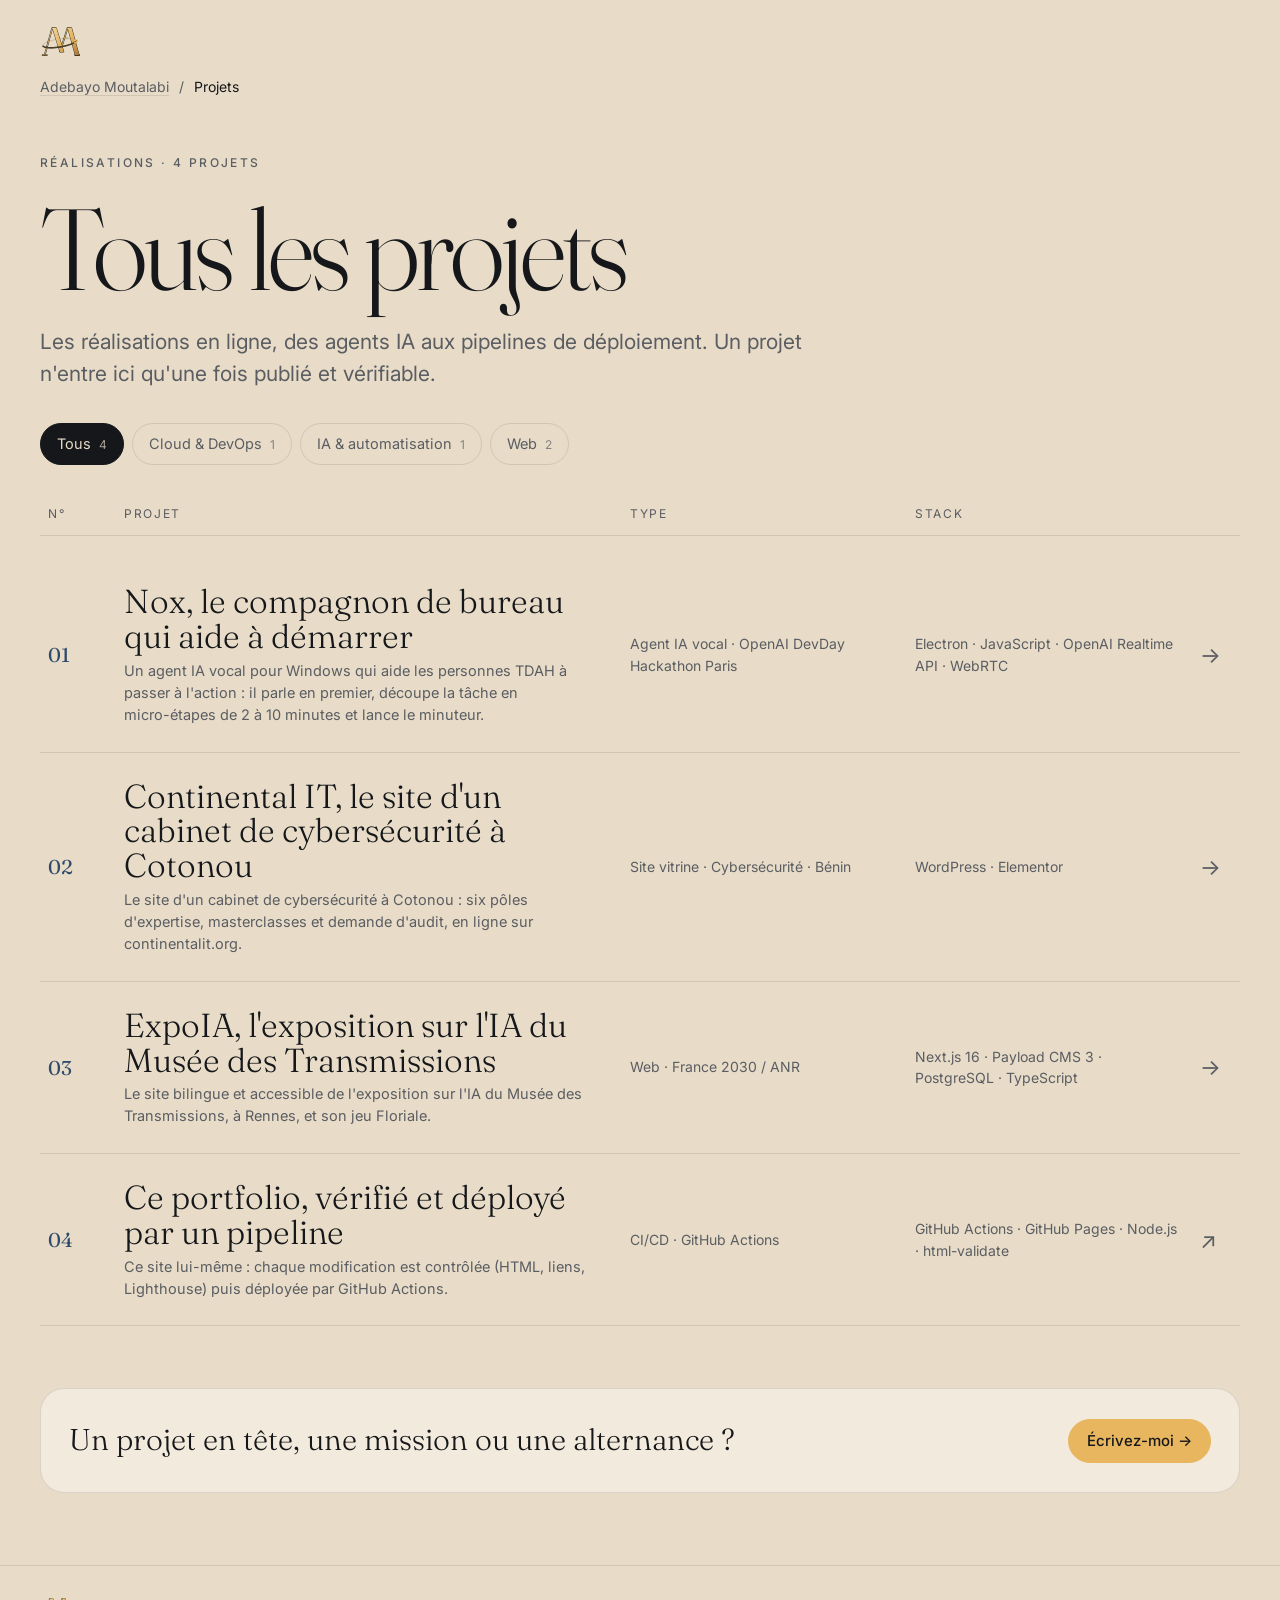
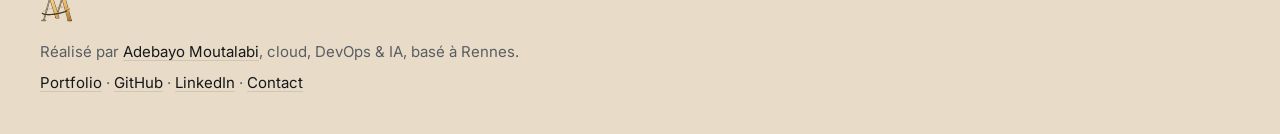
==== projets/index.html @ 0e38ece7 "v3.1 : Atom de retour, compétences et réalisations redessinées, page Tous les projets - Mascotte Ato" ====
<!doctype html>
<html lang="fr">
<head>
<meta charset="utf-8">
<meta name="viewport" content="width=device-width, initial-scale=1, viewport-fit=cover">
<!-- Page générée par scripts/generer.js à partir de js/data/projets.js : ne pas modifier à la main. -->
<title>Tous les projets · Adebayo Moutalabi</title>
<meta name="description" content="Tous les projets d'Adebayo Moutalabi : agents IA, sites web, pipelines CI/CD. Chaque fiche renvoie au résultat en ligne.">
<meta name="author" content="Adebayo Moutalabi">
<meta name="theme-color" content="#0d0e10">
<link rel="canonical" href="https://adebayo-moutalabi.github.io/projets/">
<link rel="icon" href="../assets/favicon.svg" type="image/svg+xml">
<link rel="icon" href="../favicon.ico" sizes="32x32">
<link rel="apple-touch-icon" href="../assets/icones/apple-touch-icon.png">
<link rel="manifest" href="../site.webmanifest">
<meta property="og:type" content="website">
<meta property="og:locale" content="fr_FR">
<meta property="og:site_name" content="Adebayo Moutalabi">
<meta property="og:url" content="https://adebayo-moutalabi.github.io/projets/">
<meta property="og:title" content="Tous les projets · Adebayo Moutalabi">
<meta property="og:description" content="Tous les projets d'Adebayo Moutalabi : agents IA, sites web, pipelines CI/CD. Chaque fiche renvoie au résultat en ligne.">
<meta property="og:image" content="https://adebayo-moutalabi.github.io/assets/partage.png">
<meta property="og:image:width" content="1200">
<meta property="og:image:height" content="630">
<meta property="og:image:alt" content="Adebayo Moutalabi, Cloud, DevOps &amp; IA">
<meta name="twitter:card" content="summary_large_image">
<script type="application/ld+json">
{
  "@context": "https://schema.org",
  "@graph": [
    {
      "@type": "CollectionPage",
      "@id": "https://adebayo-moutalabi.github.io/projets/",
      "url": "https://adebayo-moutalabi.github.io/projets/",
      "name": "Tous les projets · Adebayo Moutalabi",
      "description": "Tous les projets d'Adebayo Moutalabi : agents IA, sites web, pipelines CI/CD. Chaque fiche renvoie au résultat en ligne.",
      "inLanguage": "fr",
      "isPartOf": {
        "@id": "https://adebayo-moutalabi.github.io/#page"
      },
      "author": {
        "@id": "https://adebayo-moutalabi.github.io/#personne"
      },
      "breadcrumb": {
        "@type": "BreadcrumbList",
        "itemListElement": [
          {
            "@type": "ListItem",
            "position": 1,
            "name": "Adebayo Moutalabi",
            "item": "https://adebayo-moutalabi.github.io/"
          },
          {
            "@type": "ListItem",
            "position": 2,
            "name": "Projets",
            "item": "https://adebayo-moutalabi.github.io/projets/"
          }
        ]
      },
      "mainEntity": {
        "@type": "ItemList",
        "itemListElement": [
          {
            "@type": "ListItem",
            "position": 1,
            "name": "Nox, le compagnon de bureau qui aide à démarrer",
            "url": "https://adebayo-moutalabi.github.io/projets/nox/"
          },
          {
            "@type": "ListItem",
            "position": 2,
            "name": "Continental IT, le site d'un cabinet de cybersécurité à Cotonou",
            "url": "https://adebayo-moutalabi.github.io/projets/continental-it/"
          },
          {
            "@type": "ListItem",
            "position": 3,
            "name": "ExpoIA, l'exposition sur l'IA du Musée des Transmissions",
            "url": "https://adebayo-moutalabi.github.io/projets/expoia/"
          },
          {
            "@type": "ListItem",
            "position": 4,
            "name": "Ce portfolio, vérifié et déployé par un pipeline",
            "url": "https://github.com/adebayo-moutalabi/adebayo-moutalabi.github.io"
          }
        ]
      }
    },
    {
      "@type": "Person",
      "@id": "https://adebayo-moutalabi.github.io/#personne",
      "name": "Adebayo Moutalabi",
      "jobTitle": "Cloud, DevOps & IA",
      "url": "https://adebayo-moutalabi.github.io/",
      "sameAs": [
        "https://github.com/adebayo-moutalabi",
        "https://www.linkedin.com/in/adebayo-moutalabi/"
      ]
    }
  ]
}
</script>
<link rel="preconnect" href="https://fonts.googleapis.com">
<link rel="preconnect" href="https://fonts.gstatic.com" crossorigin>
<link rel="stylesheet" href="https://fonts.googleapis.com/css2?family=Fraunces:ital,opsz,wght@0,9..144,200..700;1,9..144,200..700&family=Inter:wght@400;500;600&display=swap">
<link rel="stylesheet" href="../css/base.css">
<link rel="stylesheet" href="../css/page.css">
</head>
<body class="page-projet">
<a class="skip" href="#contenu">Aller au contenu</a>
<header class="pp-top gut">
  <div class="wrap pp-marque"><a class="pp-logo" href="../"><span class="logo"><img class="l-sombre" src="../assets/logo/logo-am.svg" alt="Adebayo Moutalabi" width="40" height="40"><img class="l-clair" src="../assets/logo/logo-am-clair.svg" alt="Adebayo Moutalabi" width="40" height="40"></span></a></div>
  <nav class="wrap pp-nav" aria-label="Fil d'Ariane">
    <a href="../">Adebayo Moutalabi</a><span aria-hidden="true">/</span><span aria-current="page">Projets</span>
  </nav>
</header>
<main id="contenu" class="gut">
  <div class="wrap pc">
    <span class="caps">Réalisations · 4 projets</span>
    <h1>Tous les projets</h1>
    <p class="pp-lead">Les réalisations en ligne, des agents IA aux pipelines de déploiement. Un projet n'entre ici qu'une fois publié et vérifiable.</p>
    <div class="pc-filtres" role="group" aria-label="Filtrer les projets"><button type="button" data-f="all" aria-pressed="true">Tous <span>4</span></button><button type="button" data-f="cloud" aria-pressed="false">Cloud &amp; DevOps <span>1</span></button><button type="button" data-f="ia" aria-pressed="false">IA &amp; automatisation <span>1</span></button><button type="button" data-f="web" aria-pressed="false">Web <span>2</span></button></div>
    <div class="pc-tete" aria-hidden="true"><span>N°</span><span>Projet</span><span>Type</span><span>Stack</span></div>
    <ol class="pc-liste">
<li class="pc-l" data-c="ia"><a href="../projets/nox/"><span class="pc-no">01</span><span class="pc-t"><b>Nox, le compagnon de bureau qui aide à démarrer</b><small>Un agent IA vocal pour Windows qui aide les personnes TDAH à passer à l'action : il parle en premier, découpe la tâche en micro-étapes de 2 à 10 minutes et lance le minuteur.</small></span><span class="pc-type">Agent IA vocal · OpenAI DevDay Hackathon Paris</span><span class="pc-stack">Electron · JavaScript · OpenAI Realtime API · WebRTC</span><span class="pc-go" aria-hidden="true">→</span></a><img class="pc-apercu" src="../assets/projets/nox-tableau-de-bord.webp" alt="" loading="lazy" width="1200" height="678"></li>
<li class="pc-l" data-c="web"><a href="../projets/continental-it/"><span class="pc-no">02</span><span class="pc-t"><b>Continental IT, le site d'un cabinet de cybersécurité à Cotonou</b><small>Le site d'un cabinet de cybersécurité à Cotonou : six pôles d'expertise, masterclasses et demande d'audit, en ligne sur continentalit.org.</small></span><span class="pc-type">Site vitrine · Cybersécurité · Bénin</span><span class="pc-stack">WordPress · Elementor</span><span class="pc-go" aria-hidden="true">→</span></a><img class="pc-apercu" src="../assets/projets/continental-it-accueil.webp" alt="" loading="lazy" width="1200" height="750"></li>
<li class="pc-l" data-c="web"><a href="../projets/expoia/"><span class="pc-no">03</span><span class="pc-t"><b>ExpoIA, l'exposition sur l'IA du Musée des Transmissions</b><small>Le site bilingue et accessible de l'exposition sur l'IA du Musée des Transmissions, à Rennes, et son jeu Floriale.</small></span><span class="pc-type">Web · France 2030 / ANR</span><span class="pc-stack">Next.js 16 · Payload CMS 3 · PostgreSQL · TypeScript</span><span class="pc-go" aria-hidden="true">→</span></a><img class="pc-apercu" src="../assets/projets/expoia-accueil.webp" alt="" loading="lazy" width="1200" height="750"></li>
<li class="pc-l" data-c="cloud"><a href="https://github.com/adebayo-moutalabi/adebayo-moutalabi.github.io" target="_blank" rel="noopener"><span class="pc-no">04</span><span class="pc-t"><b>Ce portfolio, vérifié et déployé par un pipeline</b><small>Ce site lui-même : chaque modification est contrôlée (HTML, liens, Lighthouse) puis déployée par GitHub Actions.</small></span><span class="pc-type">CI/CD · GitHub Actions</span><span class="pc-stack">GitHub Actions · GitHub Pages · Node.js · html-validate</span><span class="pc-go" aria-hidden="true">↗</span></a></li>
    </ol>
    <aside class="pc-fin">
      <p>Un projet en tête, une mission ou une alternance ?</p>
      <a class="pp-btn or" href="../#contact">Écrivez-moi →</a>
    </aside>
  </div>
</main>
<footer class="gut pp-pied">
  <div class="wrap">
    <a class="pp-logo" href="../"><span class="logo"><img class="l-sombre" src="../assets/logo/logo-am.svg" alt="Adebayo Moutalabi" width="32" height="32"><img class="l-clair" src="../assets/logo/logo-am-clair.svg" alt="Adebayo Moutalabi" width="32" height="32"></span></a>
    <p>Réalisé par <a href="../">Adebayo Moutalabi</a>, cloud, DevOps &amp; IA, basé à Rennes.</p>
    <p><a href="../">Portfolio</a> · <a href="https://github.com/adebayo-moutalabi" rel="me">GitHub</a> · <a href="https://www.linkedin.com/in/adebayo-moutalabi/" rel="me">LinkedIn</a> · <a href="../#contact">Contact</a></p>
  </div>
</footer>
<script src="../js/catalogue.js" defer></script>
</body>
</html>
---- css/base.css ----
/* Fichiers CSS du site : base.css (couleurs & base) · labo-projets.css · contact-dock.css · parcours-competences.css · mascotte.css
   Les couleurs se changent UNIQUEMENT dans les blocs :root au début de base.css. */
/* Layout : ouverture « lentille » épinglée, choix du parcours de visite, labo de démos manipulables, projets en grille + fiche détaillée, parcours dépliable, dock façon macOS (barre d'onglets sur mobile). */
:root {
  --ground: #0d0e10; --surface: #16181c; --surface-2: #1e2126; --raise: #23272d;
  --ink: #f4f1ec; --ink-muted: #a8a49c; --ink-faint: #55575b;
  --gold: #e8b65f; --accent-ink: #e8b65f; --on-gold: #15171a; --sand: #e6cfa8; --line-art: #e6cfa8;
  --blue: #7fb2e5; --ok: #3fd18f;
  --hair: rgba(244, 241, 236, .09); --glass: rgba(22, 24, 28, .72); --halo: rgba(230, 207, 168, .1); --shadow: rgba(0, 0, 0, .45);
  --display: "Fraunces", Georgia, "Times New Roman", serif;
  --body: "Inter", -apple-system, BlinkMacSystemFont, "Segoe UI", system-ui, sans-serif;
  --ease: cubic-bezier(.22, 1, .36, 1);
  --gl: max(20px, env(safe-area-inset-left, 0px)); --gr: max(20px, env(safe-area-inset-right, 0px));
  --sb: env(safe-area-inset-bottom, 0px);
  color-scheme: dark;
}
@media (prefers-color-scheme: light) { :root:not([data-theme="dark"]) {
  --ground: #e8dcc8; --surface: #f2eadc; --surface-2: #f7f1e6; --raise: #fbf8f2;
  --ink: #15171a; --ink-muted: #5a5d62; --ink-faint: #b5a990; --accent-ink: #2f4a6b; --line-art: #a88a5a; --blue: #2f6fb0; --ok: #1e8a57;
  --hair: rgba(21, 23, 26, .11); --glass: rgba(242, 234, 220, .74); --halo: rgba(232, 182, 95, .2); --shadow: rgba(21, 23, 26, .16); color-scheme: light; } }
:root[data-theme="light"] {
  --ground: #e8dcc8; --surface: #f2eadc; --surface-2: #f7f1e6; --raise: #fbf8f2;
  --ink: #15171a; --ink-muted: #5a5d62; --ink-faint: #b5a990; --accent-ink: #2f4a6b; --line-art: #a88a5a; --blue: #2f6fb0; --ok: #1e8a57;
  --hair: rgba(21, 23, 26, .11); --glass: rgba(242, 234, 220, .74); --halo: rgba(232, 182, 95, .2); --shadow: rgba(21, 23, 26, .16); color-scheme: light; }

* { box-sizing: border-box; }
[hidden] { display: none !important; }
html { scroll-behavior: smooth; scroll-padding-top: 20px; }
/* les sections s'arrêtent sous la barre de progression (fixe en haut, ~74 px) : plus de titre caché dessous */
main > section[id] { scroll-margin-top: 84px; }
main > section#intro { scroll-margin-top: 0; }
body { margin: 0; background: var(--ground); color: var(--ink); font: 400 17px/1.55 var(--body); -webkit-font-smoothing: antialiased; overflow-x: clip; padding-bottom: calc(96px + var(--sb)); }
body::before { content: ""; position: fixed; inset: 0 0 auto; height: env(safe-area-inset-top, 0px); z-index: 80; background: var(--ground); }
a { color: inherit; text-decoration: none; }
button { font: inherit; color: inherit; }
h1, h2, h3, h4 { font-family: var(--display); font-weight: 400; margin: 0; letter-spacing: -.02em; text-wrap: balance; }
p { margin: 0; }
:focus-visible { outline: 2px solid var(--gold); outline-offset: 3px; border-radius: 8px; }
.gut { padding-left: var(--gl); padding-right: var(--gr); }
.wrap { max-width: 1200px; margin: 0 auto; }
.caps { font-size: 12px; letter-spacing: .2em; text-transform: uppercase; font-weight: 500; color: var(--ink-muted); }
.it { font-style: italic; color: var(--accent-ink); }
.sr { position: absolute; width: 1px; height: 1px; overflow: hidden; clip: rect(0 0 0 0); white-space: nowrap; }
/* Lien « Aller au contenu » : invisible, apparaît au clavier (touche Tab) */
.skip { position: fixed; z-index: 300; left: 16px; top: -60px; padding: 10px 16px; border-radius: 999px; background: var(--gold); color: var(--on-gold); font-weight: 600; }
.skip:focus-visible { top: 16px; }
/* Logo : la variante claire n'apparaît qu'en thème clair (préférence système ou bouton Thème) */
.logo { display: inline-flex; align-items: center; line-height: 0; }
.logo img { display: block; height: auto; }
.logo .l-clair { display: none; }
@media (prefers-color-scheme: light) { :root:not([data-theme="dark"]) .logo .l-sombre { display: none; } :root:not([data-theme="dark"]) .logo .l-clair { display: block; } }
:root[data-theme="light"] .logo .l-sombre { display: none; }
:root[data-theme="light"] .logo .l-clair { display: block; }
.site-top { position: absolute; z-index: 6; top: calc(64px + env(safe-area-inset-top, 0px)); left: var(--gl); }
.site-top .logo img { width: 44px; }
.legal-id { display: inline-flex; align-items: center; gap: 10px; }
#contact .legal { align-items: center; }
.sec { padding-block: clamp(80px, 11vw, 150px); }
.head { display: grid; grid-template-columns: 1.5fr 1fr; gap: 16px clamp(28px, 6vw, 90px); align-items: end; margin-bottom: clamp(32px, 5vw, 60px); }
.head > * { min-width: 0; }
.head .caps { grid-column: 1 / -1; }
.head h2 { font-size: clamp(38px, 5.6vw, 76px); line-height: 1.02; font-weight: 300; }
.head p { color: var(--ink-muted); font-size: 18px; max-width: 40ch; padding-bottom: 8px; }
@media (max-width: 820px) { .head { grid-template-columns: 1fr; } .head p { font-size: 16px; } }
.btn { display: inline-flex; align-items: center; justify-content: center; gap: 8px; min-height: 48px; padding: 0 22px; border-radius: 999px; font-weight: 500; font-size: 15px; border: 1px solid var(--hair); background: var(--surface); cursor: pointer; transition: transform .35s var(--ease), background .25s; }
.btn:hover { transform: scale(1.03); }
.btn:active { transform: scale(.97); }
.btn-gold { background: var(--gold); color: var(--on-gold); border-color: var(--gold); }
.chips { display: flex; flex-wrap: wrap; gap: 8px; }
.chip { padding: 6px 12px; border-radius: 999px; border: 1px solid var(--hair); background: var(--surface); font-size: 13.5px; color: var(--ink-muted); }

/* ===== ouverture ===== */
.intro { position: relative; height: 240vh; }
.stage { position: sticky; top: 0; height: 100vh; height: 100svh; overflow: hidden; display: grid; place-items: center; }
.stage::before { content: ""; position: absolute; width: 120vmax; height: 120vmax; left: 50%; top: 50%; transform: translate(-50%, -50%); background: radial-gradient(closest-side, var(--halo), transparent 70%); pointer-events: none; }
.name { position: absolute; inset: 0; display: grid; align-content: center; padding-left: var(--gl); padding-right: var(--gr); pointer-events: none; }
.name .nrow { display: block; white-space: nowrap; font-family: var(--display); font-size: clamp(60px, 17.5vw, 290px); line-height: .86; letter-spacing: -.045em; will-change: transform; }
.name .r2 { text-align: right; font-style: italic; color: var(--accent-ink); }
.name .ch { display: inline-block; font-variation-settings: "wght" 300, "opsz" 144; transition: font-variation-settings .25s; }
.lens { position: relative; z-index: 2; width: min(32vw, 300px); aspect-ratio: 1; border-radius: 50%; overflow: hidden; box-shadow: 0 30px 90px var(--shadow); will-change: width; }
.lens img { width: 100%; height: 100%; object-fit: cover; display: block; transform: scale(1.06); will-change: transform; }
.orbit { position: absolute; z-index: 1; width: min(46vw, 430px); aspect-ratio: 1; pointer-events: none; animation: spin 50s linear infinite; }
.orbit circle { fill: none; stroke: var(--line-art); }
@keyframes spin { to { transform: rotate(360deg); } }
.over { position: absolute; z-index: 3; inset: auto 0 0 0; padding: 32vh var(--gr) calc(110px + var(--sb)) var(--gl); background: linear-gradient(transparent, rgba(13, 14, 16, .9) 70%); color: #f4f1ec; opacity: 0; pointer-events: none; }
.over .wrap { display: grid; gap: 16px; }
.over h2 { font-size: clamp(34px, 5.6vw, 82px); line-height: 1; font-weight: 300; max-width: 16ch; }
.over h2 em { color: #e8b65f; }
.over p { color: #e6cfa8; font-size: clamp(15px, 1.5vw, 19px); max-width: 52ch; }
.foot { position: absolute; z-index: 3; left: 0; right: 0; bottom: calc(104px + var(--sb)); padding-left: var(--gl); padding-right: var(--gr); display: flex; justify-content: space-between; align-items: end; gap: 16px; }
.foot .tag { font-family: var(--display); font-size: clamp(17px, 2vw, 22px); line-height: 1.25; max-width: 28ch; }
.hint { display: flex; align-items: center; gap: 10px; font-size: 13px; color: var(--ink-muted); white-space: nowrap; }
.hint i { width: 22px; height: 34px; border-radius: 12px; border: 1.5px solid var(--ink-muted); position: relative; }
.hint i::after { content: ""; position: absolute; left: 50%; top: 7px; width: 3px; height: 7px; margin-left: -1.5px; border-radius: 2px; background: var(--gold); animation: wheel 1.6s var(--ease) infinite; }
@keyframes wheel { 60% { transform: translateY(9px); opacity: 0; } }
@media (max-width: 700px) {
  .lens { width: 58vw; } .orbit { width: 82vw; }
  .name { align-content: space-between; padding-block: 18vh 30vh; }
  .foot { flex-direction: column; align-items: flex-start; } .hint { display: none; }
}
---- css/page.css ----
/* Pages de projet (projets/<id>/index.html, générées par scripts/generer.js).
   Les couleurs et polices viennent de base.css (variables :root). */
body.page-projet { padding-bottom: 0; }
.pp-top { padding-top: 22px; display: grid; gap: 14px; }
.pp-top > .wrap { width: 100%; }
.pp-marque { display: flex; }
.pp-logo { display: inline-flex; }
.pp-pied .pp-logo { margin-bottom: 6px; }
.pp-nav { display: flex; flex-wrap: wrap; gap: 10px; align-items: center; font-size: 14px; color: var(--ink-muted); }
.pp-nav a { text-decoration: underline; text-underline-offset: 3px; text-decoration-color: var(--hair); }
.pp-nav a:hover { color: var(--ink); }
.pp-nav [aria-current] { color: var(--ink); }
.pp { max-width: 820px; padding: 56px 0 72px; display: grid; gap: 22px; }
.pp h1 { font-size: clamp(38px, 6vw, 68px); line-height: 1.02; font-weight: 300; }
.pp-lead { font-size: clamp(18px, 2vw, 21px); color: var(--ink-muted); max-width: 60ch; }
.pp-liens { display: flex; flex-wrap: wrap; gap: 10px; }
.pp-btn { display: inline-flex; align-items: center; min-height: 44px; padding: 0 18px; border-radius: 999px; border: 1px solid var(--hair); background: var(--surface); font-size: 15px; font-weight: 500; }
.pp-btn:hover { border-color: color-mix(in srgb, var(--gold) 55%, var(--hair)); }
.pp-btn.or { background: var(--gold); color: var(--on-gold); border-color: var(--gold); }
.pp-fig { margin: 10px 0; border-radius: 22px; overflow: hidden; border: 1px solid var(--hair); background: var(--surface); }
.pp-fig img { display: block; width: 100%; height: auto; }
.pp section { display: grid; gap: 12px; padding-top: 18px; border-top: 1px solid var(--hair); }
.pp h2 { font-size: clamp(26px, 3.2vw, 34px); font-weight: 300; }
.pp ul { margin: 0; padding-left: 20px; display: grid; gap: 10px; }
.pp li::marker { color: var(--gold); }
.pp-pied { padding-top: 28px; padding-bottom: calc(40px + var(--sb)); border-top: 1px solid var(--hair); font-size: 15px; color: var(--ink-muted); }
.pp-pied .wrap { display: grid; gap: 8px; }
.pp-pied a { color: var(--ink); text-decoration: underline; text-underline-offset: 3px; text-decoration-color: var(--hair); }

/* ===== Page « Tous les projets » (projets/index.html) ===== */
.pc { padding: 56px 0 72px; display: grid; gap: 22px; }
.pc h1 { font-size: clamp(46px, 9vw, 120px); line-height: .95; font-weight: 300; letter-spacing: -.035em; }
.pc-filtres { display: flex; flex-wrap: wrap; gap: 8px; margin-top: 10px; }
.pc-filtres button { min-height: 42px; padding: 0 16px; border-radius: 999px; border: 1px solid var(--hair); background: transparent; color: var(--ink-muted); font: inherit; font-size: 14.5px; cursor: pointer; }
.pc-filtres button span { margin-left: 4px; font-size: 12px; opacity: .7; }
.pc-filtres button[aria-pressed="true"] { background: var(--ink); color: var(--ground); border-color: var(--ink); }
.pc-tete, .pc-l > a { display: grid; grid-template-columns: 56px minmax(0, 2.2fr) minmax(0, 1.2fr) minmax(0, 1.2fr) 32px; gap: 20px; align-items: center; }
.pc-tete { margin-top: 18px; padding: 0 8px 12px; font-size: 12px; letter-spacing: .14em; text-transform: uppercase; color: var(--ink-muted); border-bottom: 1px solid var(--hair); }
.pc-liste { list-style: none; margin: 0; padding: 0; }
.pc-l { position: relative; border-bottom: 1px solid var(--hair); }
.pc-l > a { padding: 26px 8px; transition: background .3s, padding .4s var(--ease); }
.pc-l > a:hover { background: var(--surface); padding-left: 18px; }
.pc-no { font-family: var(--display); font-size: 20px; color: var(--accent-ink); }
.pc-t { display: grid; gap: 6px; }
.pc-t b { font-family: var(--display); font-weight: 300; font-size: clamp(24px, 2.6vw, 34px); line-height: 1.05; }
.pc-t small { font-size: 14.5px; color: var(--ink-muted); line-height: 1.5; }
.pc-type, .pc-stack { font-size: 14px; color: var(--ink-muted); }
.pc-go { font-size: 22px; color: var(--ink-muted); transition: transform .3s, color .3s; }
.pc-l > a:hover .pc-go { color: var(--gold); transform: translateX(4px); }
.pc-apercu { position: absolute; left: 0; top: 0; z-index: 3; width: 300px; height: auto; border-radius: 14px; border: 1px solid var(--hair); box-shadow: 0 24px 60px -20px rgba(0, 0, 0, .6); opacity: 0; pointer-events: none; transition: opacity .25s; }
.pc-l:hover .pc-apercu { opacity: 1; }
.pc-fin { margin-top: 40px; padding: 28px; border-radius: 24px; border: 1px solid var(--hair); background: var(--surface); display: flex; flex-wrap: wrap; align-items: center; justify-content: space-between; gap: 16px; }
.pc-fin p { font-family: var(--display); font-size: clamp(22px, 2.6vw, 30px); font-weight: 300; }
@media (max-width: 860px) {
  .pc-tete { display: none; }
  .pc-l > a { grid-template-columns: 40px minmax(0, 1fr) 24px; gap: 14px; align-items: start; }
  .pc-type, .pc-stack { grid-column: 2; }
  .pc-go { grid-column: 3; grid-row: 1; }
  .pc-apercu { display: none; }
}
@media (hover: none) { .pc-apercu { display: none; } }
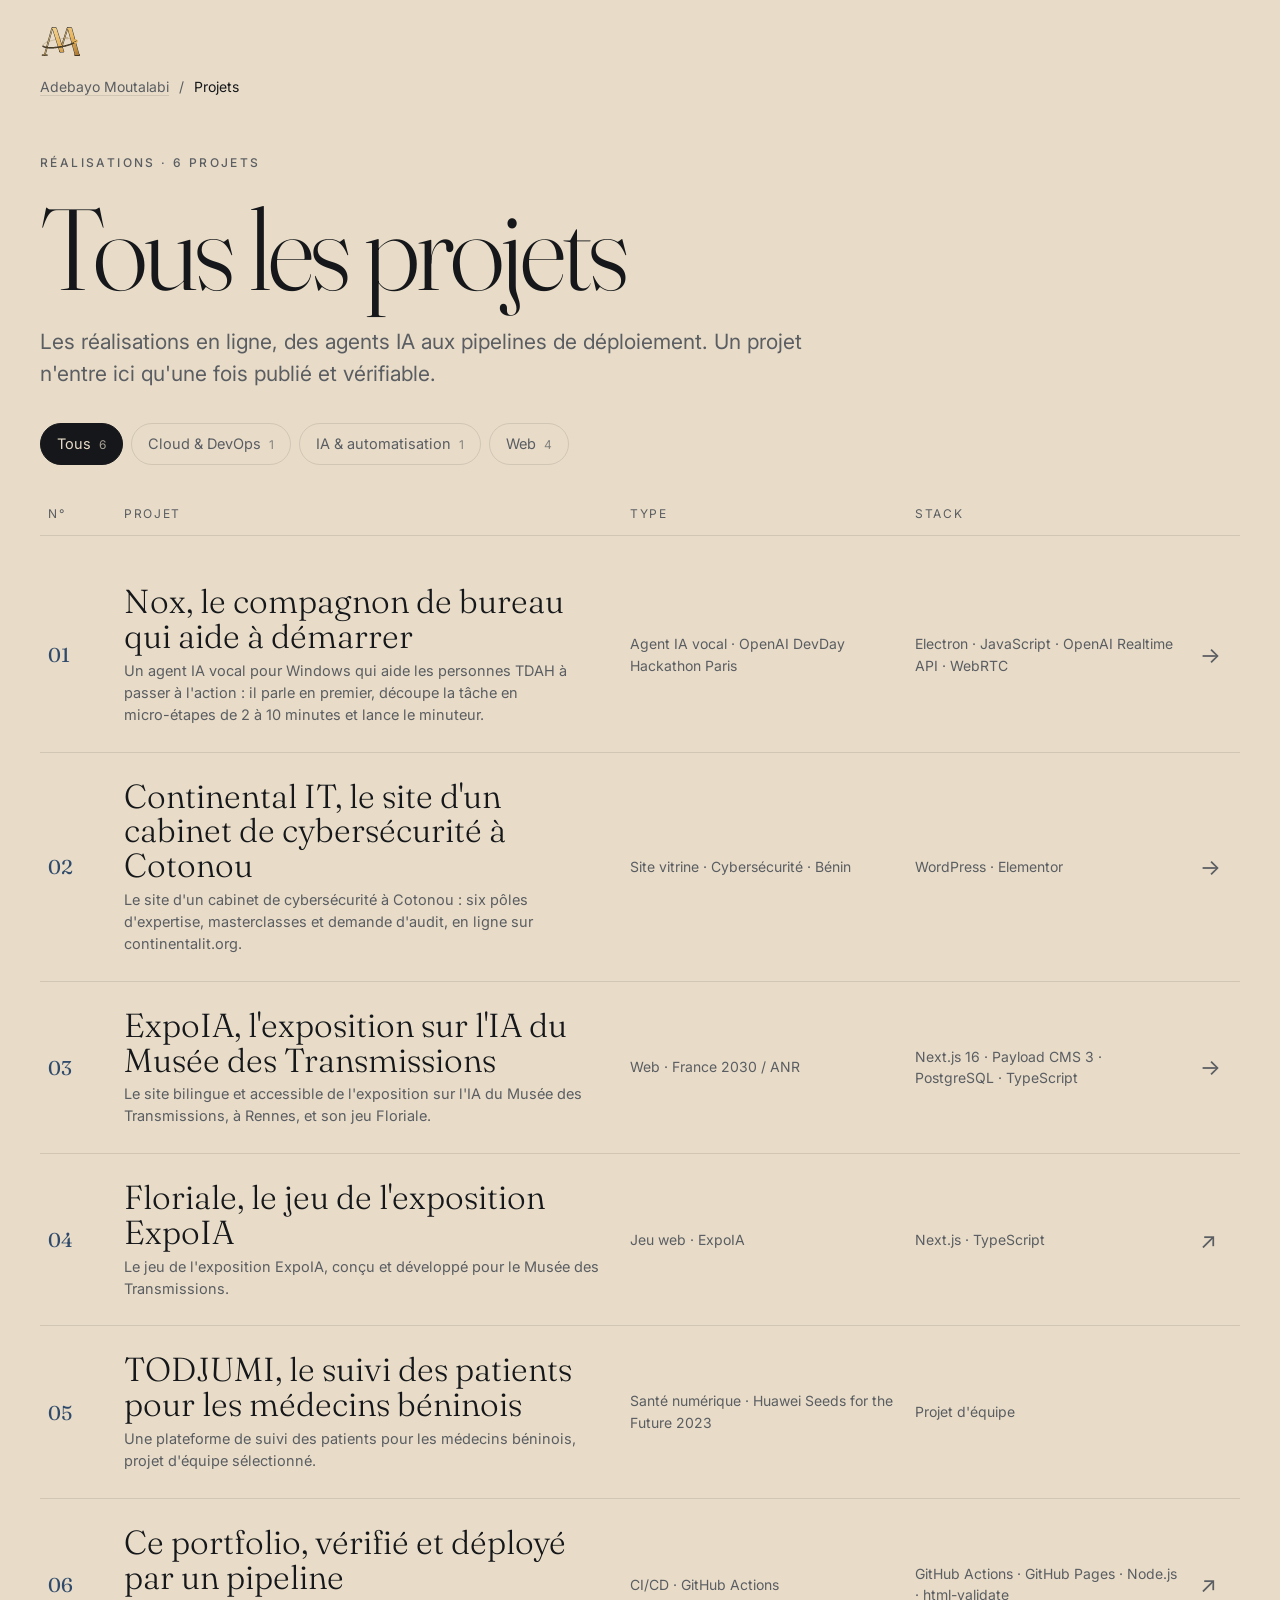
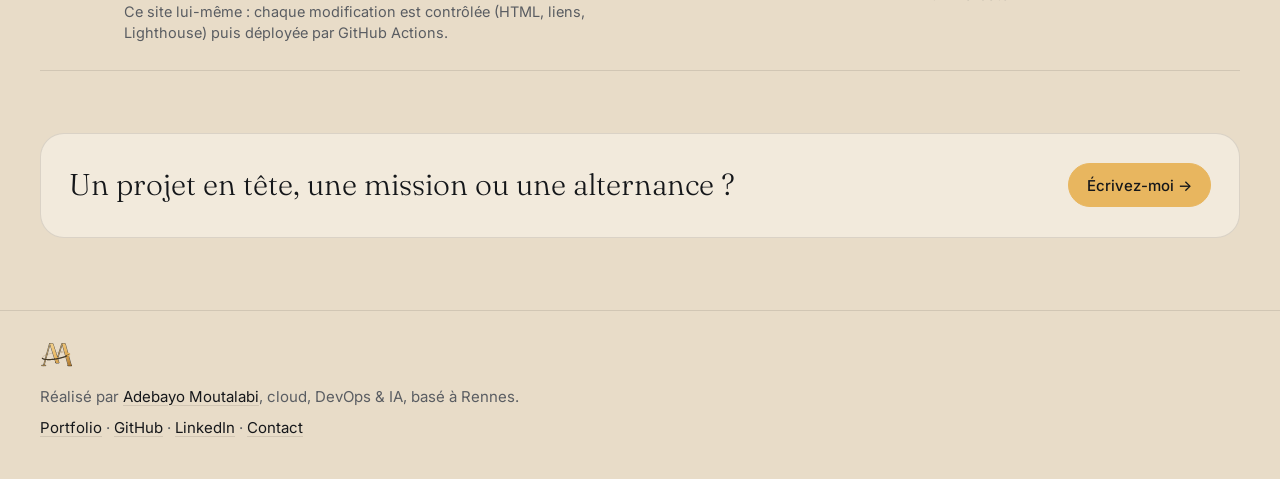
==== commit ac8c0d96: "v3.2 : cartes de projets empilées, logos des outils, Floriale et TODJUMI Inspiré du site v4 fourni p" ====
--- a/projets/index.html
+++ b/projets/index.html
@@ -82,6 +82,17 @@
           {
             "@type": "ListItem",
             "position": 4,
+            "name": "Floriale, le jeu de l'exposition ExpoIA",
+            "url": "https://expo-ia.univ-rennes.fr/fr/jeu/floriale"
+          },
+          {
+            "@type": "ListItem",
+            "position": 5,
+            "name": "TODJUMI, le suivi des patients pour les médecins béninois"
+          },
+          {
+            "@type": "ListItem",
+            "position": 6,
             "name": "Ce portfolio, vérifié et déployé par un pipeline",
             "url": "https://github.com/adebayo-moutalabi/adebayo-moutalabi.github.io"
           }
@@ -118,16 +129,18 @@
 </header>
 <main id="contenu" class="gut">
   <div class="wrap pc">
-    <span class="caps">Réalisations · 4 projets</span>
+    <span class="caps">Réalisations · 6 projets</span>
     <h1>Tous les projets</h1>
     <p class="pp-lead">Les réalisations en ligne, des agents IA aux pipelines de déploiement. Un projet n'entre ici qu'une fois publié et vérifiable.</p>
-    <div class="pc-filtres" role="group" aria-label="Filtrer les projets"><button type="button" data-f="all" aria-pressed="true">Tous <span>4</span></button><button type="button" data-f="cloud" aria-pressed="false">Cloud &amp; DevOps <span>1</span></button><button type="button" data-f="ia" aria-pressed="false">IA &amp; automatisation <span>1</span></button><button type="button" data-f="web" aria-pressed="false">Web <span>2</span></button></div>
+    <div class="pc-filtres" role="group" aria-label="Filtrer les projets"><button type="button" data-f="all" aria-pressed="true">Tous <span>6</span></button><button type="button" data-f="cloud" aria-pressed="false">Cloud &amp; DevOps <span>1</span></button><button type="button" data-f="ia" aria-pressed="false">IA &amp; automatisation <span>1</span></button><button type="button" data-f="web" aria-pressed="false">Web <span>4</span></button></div>
     <div class="pc-tete" aria-hidden="true"><span>N°</span><span>Projet</span><span>Type</span><span>Stack</span></div>
     <ol class="pc-liste">
 <li class="pc-l" data-c="ia"><a href="../projets/nox/"><span class="pc-no">01</span><span class="pc-t"><b>Nox, le compagnon de bureau qui aide à démarrer</b><small>Un agent IA vocal pour Windows qui aide les personnes TDAH à passer à l'action : il parle en premier, découpe la tâche en micro-étapes de 2 à 10 minutes et lance le minuteur.</small></span><span class="pc-type">Agent IA vocal · OpenAI DevDay Hackathon Paris</span><span class="pc-stack">Electron · JavaScript · OpenAI Realtime API · WebRTC</span><span class="pc-go" aria-hidden="true">→</span></a><img class="pc-apercu" src="../assets/projets/nox-tableau-de-bord.webp" alt="" loading="lazy" width="1200" height="678"></li>
 <li class="pc-l" data-c="web"><a href="../projets/continental-it/"><span class="pc-no">02</span><span class="pc-t"><b>Continental IT, le site d'un cabinet de cybersécurité à Cotonou</b><small>Le site d'un cabinet de cybersécurité à Cotonou : six pôles d'expertise, masterclasses et demande d'audit, en ligne sur continentalit.org.</small></span><span class="pc-type">Site vitrine · Cybersécurité · Bénin</span><span class="pc-stack">WordPress · Elementor</span><span class="pc-go" aria-hidden="true">→</span></a><img class="pc-apercu" src="../assets/projets/continental-it-accueil.webp" alt="" loading="lazy" width="1200" height="750"></li>
 <li class="pc-l" data-c="web"><a href="../projets/expoia/"><span class="pc-no">03</span><span class="pc-t"><b>ExpoIA, l'exposition sur l'IA du Musée des Transmissions</b><small>Le site bilingue et accessible de l'exposition sur l'IA du Musée des Transmissions, à Rennes, et son jeu Floriale.</small></span><span class="pc-type">Web · France 2030 / ANR</span><span class="pc-stack">Next.js 16 · Payload CMS 3 · PostgreSQL · TypeScript</span><span class="pc-go" aria-hidden="true">→</span></a><img class="pc-apercu" src="../assets/projets/expoia-accueil.webp" alt="" loading="lazy" width="1200" height="750"></li>
-<li class="pc-l" data-c="cloud"><a href="https://github.com/adebayo-moutalabi/adebayo-moutalabi.github.io" target="_blank" rel="noopener"><span class="pc-no">04</span><span class="pc-t"><b>Ce portfolio, vérifié et déployé par un pipeline</b><small>Ce site lui-même : chaque modification est contrôlée (HTML, liens, Lighthouse) puis déployée par GitHub Actions.</small></span><span class="pc-type">CI/CD · GitHub Actions</span><span class="pc-stack">GitHub Actions · GitHub Pages · Node.js · html-validate</span><span class="pc-go" aria-hidden="true">↗</span></a></li>
+<li class="pc-l" data-c="web"><a href="https://expo-ia.univ-rennes.fr/fr/jeu/floriale" target="_blank" rel="noopener"><span class="pc-no">04</span><span class="pc-t"><b>Floriale, le jeu de l'exposition ExpoIA</b><small>Le jeu de l'exposition ExpoIA, conçu et développé pour le Musée des Transmissions.</small></span><span class="pc-type">Jeu web · ExpoIA</span><span class="pc-stack">Next.js · TypeScript</span><span class="pc-go" aria-hidden="true">↗</span></a></li>
+<li class="pc-l" data-c="web"><div class="pc-sans"><span class="pc-no">05</span><span class="pc-t"><b>TODJUMI, le suivi des patients pour les médecins béninois</b><small>Une plateforme de suivi des patients pour les médecins béninois, projet d'équipe sélectionné.</small></span><span class="pc-type">Santé numérique · Huawei Seeds for the Future 2023</span><span class="pc-stack">Projet d'équipe</span><span class="pc-go" aria-hidden="true"></span></div></li>
+<li class="pc-l" data-c="cloud"><a href="https://github.com/adebayo-moutalabi/adebayo-moutalabi.github.io" target="_blank" rel="noopener"><span class="pc-no">06</span><span class="pc-t"><b>Ce portfolio, vérifié et déployé par un pipeline</b><small>Ce site lui-même : chaque modification est contrôlée (HTML, liens, Lighthouse) puis déployée par GitHub Actions.</small></span><span class="pc-type">CI/CD · GitHub Actions</span><span class="pc-stack">GitHub Actions · GitHub Pages · Node.js · html-validate</span><span class="pc-go" aria-hidden="true">↗</span></a></li>
     </ol>
     <aside class="pc-fin">
       <p>Un projet en tête, une mission ou une alternance ?</p>
--- a/css/page.css
+++ b/css/page.css
@@ -38,6 +38,7 @@
 .pc-tete { margin-top: 18px; padding: 0 8px 12px; font-size: 12px; letter-spacing: .14em; text-transform: uppercase; color: var(--ink-muted); border-bottom: 1px solid var(--hair); }
 .pc-liste { list-style: none; margin: 0; padding: 0; }
 .pc-l { position: relative; border-bottom: 1px solid var(--hair); }
+.pc-l > .pc-sans { display: grid; grid-template-columns: 56px minmax(0, 2.2fr) minmax(0, 1.2fr) minmax(0, 1.2fr) 32px; gap: 20px; align-items: center; padding: 26px 8px; }
 .pc-l > a { padding: 26px 8px; transition: background .3s, padding .4s var(--ease); }
 .pc-l > a:hover { background: var(--surface); padding-left: 18px; }
 .pc-no { font-family: var(--display); font-size: 20px; color: var(--accent-ink); }
@@ -53,7 +54,7 @@
 .pc-fin p { font-family: var(--display); font-size: clamp(22px, 2.6vw, 30px); font-weight: 300; }
 @media (max-width: 860px) {
   .pc-tete { display: none; }
-  .pc-l > a { grid-template-columns: 40px minmax(0, 1fr) 24px; gap: 14px; align-items: start; }
+  .pc-l > a, .pc-l > .pc-sans { grid-template-columns: 40px minmax(0, 1fr) 24px; gap: 14px; align-items: start; }
   .pc-type, .pc-stack { grid-column: 2; }
   .pc-go { grid-column: 3; grid-row: 1; }
   .pc-apercu { display: none; }
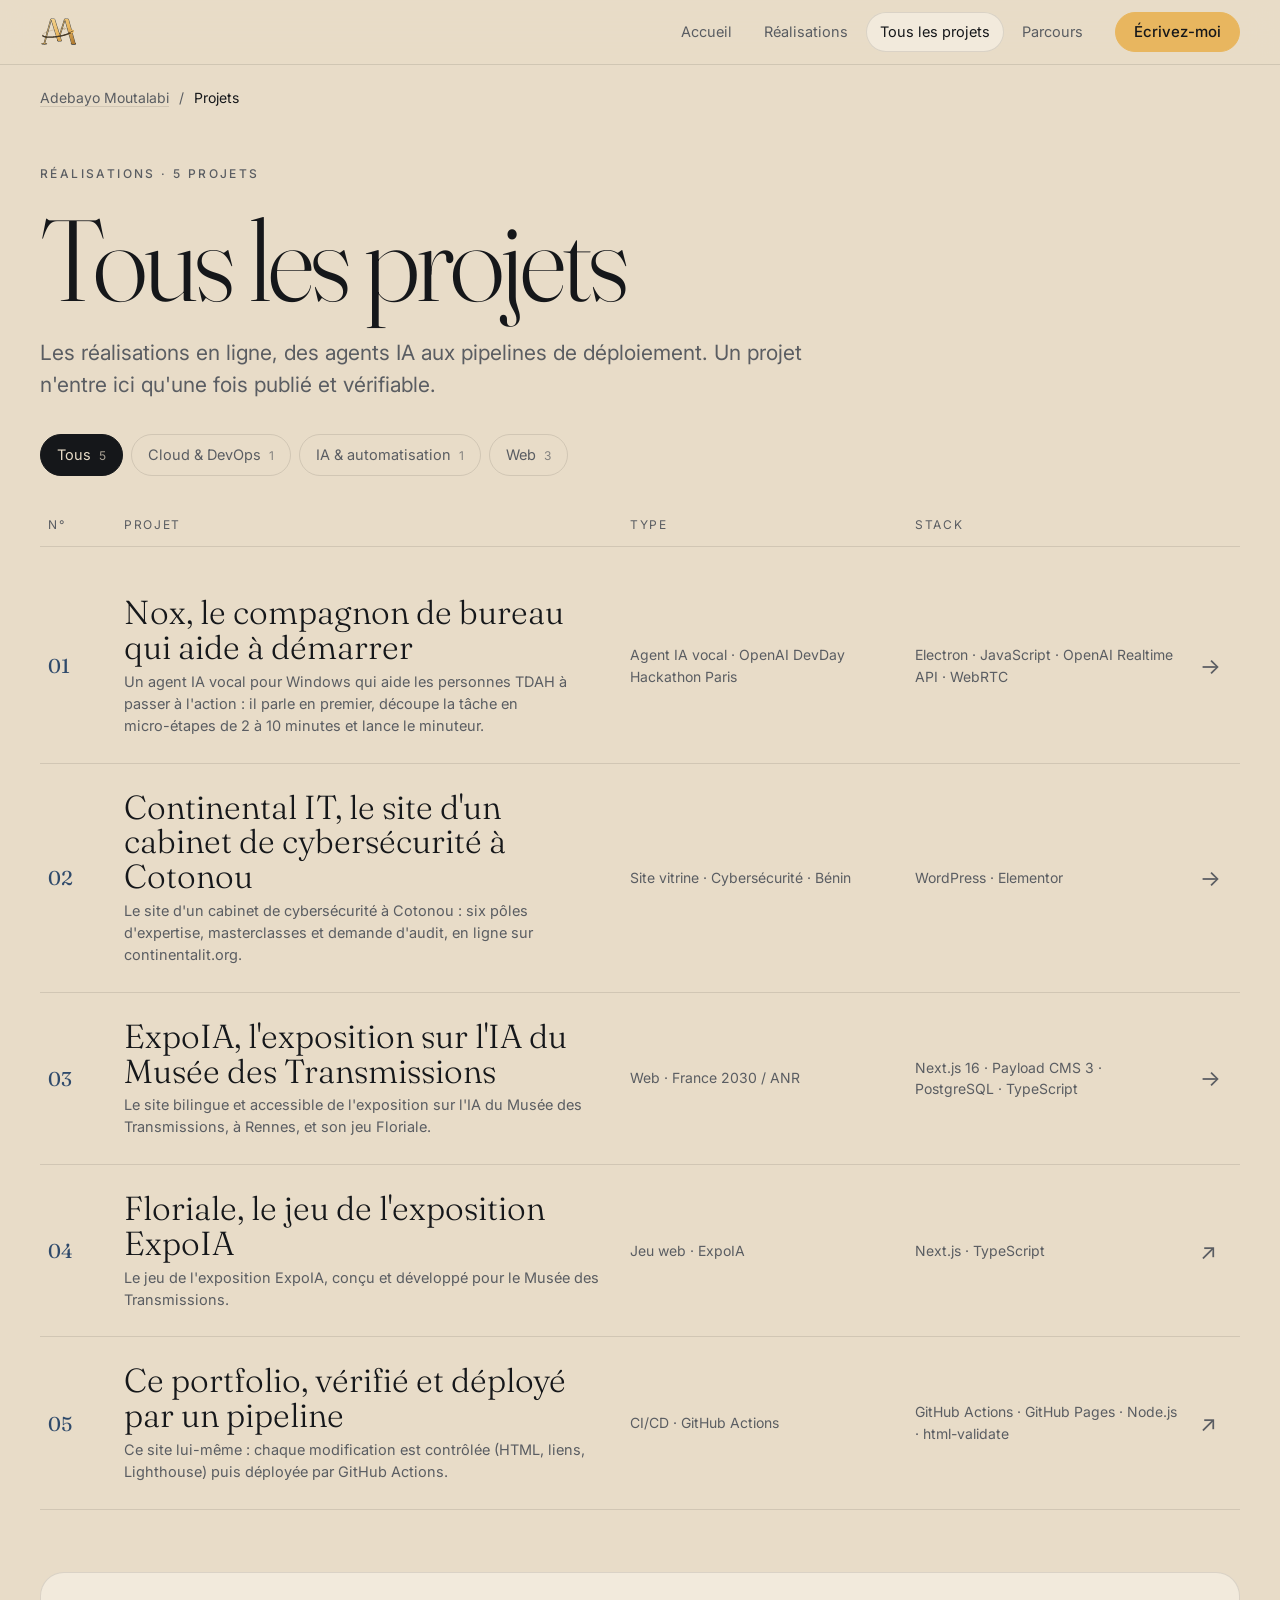
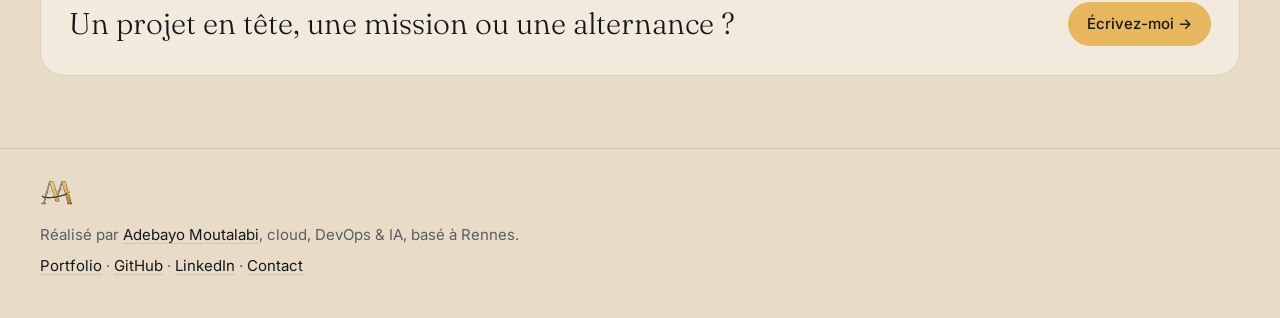
==== commit 014a1a28: "v3.3 : boîte à outils, panneaux Ce que je fais, navigation des pages de projet - Compétences : boîte" ====
--- a/projets/index.html
+++ b/projets/index.html
@@ -88,11 +88,6 @@
           {
             "@type": "ListItem",
             "position": 5,
-            "name": "TODJUMI, le suivi des patients pour les médecins béninois"
-          },
-          {
-            "@type": "ListItem",
-            "position": 6,
             "name": "Ce portfolio, vérifié et déployé par un pipeline",
             "url": "https://github.com/adebayo-moutalabi/adebayo-moutalabi.github.io"
           }
@@ -122,25 +117,24 @@
 <body class="page-projet">
 <a class="skip" href="#contenu">Aller au contenu</a>
 <header class="pp-top gut">
-  <div class="wrap pp-marque"><a class="pp-logo" href="../"><span class="logo"><img class="l-sombre" src="../assets/logo/logo-am.svg" alt="Adebayo Moutalabi" width="40" height="40"><img class="l-clair" src="../assets/logo/logo-am-clair.svg" alt="Adebayo Moutalabi" width="40" height="40"></span></a></div>
+  <div class="wrap pp-barre"><a class="pp-logo" href="../" aria-label="Accueil"><span class="logo"><img class="l-sombre" src="../assets/logo/logo-am.svg" alt="Adebayo Moutalabi" width="36" height="36"><img class="l-clair" src="../assets/logo/logo-am-clair.svg" alt="Adebayo Moutalabi" width="36" height="36"></span></a><nav class="pp-menu" aria-label="Navigation principale"><a href="../">Accueil</a><a href="../#projets">Réalisations</a><a href="../projets/" aria-current="page">Tous les projets</a><a href="../#parcours">Parcours</a></nav><a class="pp-btn or pp-ecrire" href="../#contact">Écrivez-moi</a></div>
+</header>
+<main id="contenu" class="gut">
   <nav class="wrap pp-nav" aria-label="Fil d'Ariane">
     <a href="../">Adebayo Moutalabi</a><span aria-hidden="true">/</span><span aria-current="page">Projets</span>
   </nav>
-</header>
-<main id="contenu" class="gut">
   <div class="wrap pc">
-    <span class="caps">Réalisations · 6 projets</span>
+    <span class="caps">Réalisations · 5 projets</span>
     <h1>Tous les projets</h1>
     <p class="pp-lead">Les réalisations en ligne, des agents IA aux pipelines de déploiement. Un projet n'entre ici qu'une fois publié et vérifiable.</p>
-    <div class="pc-filtres" role="group" aria-label="Filtrer les projets"><button type="button" data-f="all" aria-pressed="true">Tous <span>6</span></button><button type="button" data-f="cloud" aria-pressed="false">Cloud &amp; DevOps <span>1</span></button><button type="button" data-f="ia" aria-pressed="false">IA &amp; automatisation <span>1</span></button><button type="button" data-f="web" aria-pressed="false">Web <span>4</span></button></div>
+    <div class="pc-filtres" role="group" aria-label="Filtrer les projets"><button type="button" data-f="all" aria-pressed="true">Tous <span>5</span></button><button type="button" data-f="cloud" aria-pressed="false">Cloud &amp; DevOps <span>1</span></button><button type="button" data-f="ia" aria-pressed="false">IA &amp; automatisation <span>1</span></button><button type="button" data-f="web" aria-pressed="false">Web <span>3</span></button></div>
     <div class="pc-tete" aria-hidden="true"><span>N°</span><span>Projet</span><span>Type</span><span>Stack</span></div>
     <ol class="pc-liste">
 <li class="pc-l" data-c="ia"><a href="../projets/nox/"><span class="pc-no">01</span><span class="pc-t"><b>Nox, le compagnon de bureau qui aide à démarrer</b><small>Un agent IA vocal pour Windows qui aide les personnes TDAH à passer à l'action : il parle en premier, découpe la tâche en micro-étapes de 2 à 10 minutes et lance le minuteur.</small></span><span class="pc-type">Agent IA vocal · OpenAI DevDay Hackathon Paris</span><span class="pc-stack">Electron · JavaScript · OpenAI Realtime API · WebRTC</span><span class="pc-go" aria-hidden="true">→</span></a><img class="pc-apercu" src="../assets/projets/nox-tableau-de-bord.webp" alt="" loading="lazy" width="1200" height="678"></li>
 <li class="pc-l" data-c="web"><a href="../projets/continental-it/"><span class="pc-no">02</span><span class="pc-t"><b>Continental IT, le site d'un cabinet de cybersécurité à Cotonou</b><small>Le site d'un cabinet de cybersécurité à Cotonou : six pôles d'expertise, masterclasses et demande d'audit, en ligne sur continentalit.org.</small></span><span class="pc-type">Site vitrine · Cybersécurité · Bénin</span><span class="pc-stack">WordPress · Elementor</span><span class="pc-go" aria-hidden="true">→</span></a><img class="pc-apercu" src="../assets/projets/continental-it-accueil.webp" alt="" loading="lazy" width="1200" height="750"></li>
 <li class="pc-l" data-c="web"><a href="../projets/expoia/"><span class="pc-no">03</span><span class="pc-t"><b>ExpoIA, l'exposition sur l'IA du Musée des Transmissions</b><small>Le site bilingue et accessible de l'exposition sur l'IA du Musée des Transmissions, à Rennes, et son jeu Floriale.</small></span><span class="pc-type">Web · France 2030 / ANR</span><span class="pc-stack">Next.js 16 · Payload CMS 3 · PostgreSQL · TypeScript</span><span class="pc-go" aria-hidden="true">→</span></a><img class="pc-apercu" src="../assets/projets/expoia-accueil.webp" alt="" loading="lazy" width="1200" height="750"></li>
-<li class="pc-l" data-c="web"><a href="https://expo-ia.univ-rennes.fr/fr/jeu/floriale" target="_blank" rel="noopener"><span class="pc-no">04</span><span class="pc-t"><b>Floriale, le jeu de l'exposition ExpoIA</b><small>Le jeu de l'exposition ExpoIA, conçu et développé pour le Musée des Transmissions.</small></span><span class="pc-type">Jeu web · ExpoIA</span><span class="pc-stack">Next.js · TypeScript</span><span class="pc-go" aria-hidden="true">↗</span></a></li>
-<li class="pc-l" data-c="web"><div class="pc-sans"><span class="pc-no">05</span><span class="pc-t"><b>TODJUMI, le suivi des patients pour les médecins béninois</b><small>Une plateforme de suivi des patients pour les médecins béninois, projet d'équipe sélectionné.</small></span><span class="pc-type">Santé numérique · Huawei Seeds for the Future 2023</span><span class="pc-stack">Projet d'équipe</span><span class="pc-go" aria-hidden="true"></span></div></li>
-<li class="pc-l" data-c="cloud"><a href="https://github.com/adebayo-moutalabi/adebayo-moutalabi.github.io" target="_blank" rel="noopener"><span class="pc-no">06</span><span class="pc-t"><b>Ce portfolio, vérifié et déployé par un pipeline</b><small>Ce site lui-même : chaque modification est contrôlée (HTML, liens, Lighthouse) puis déployée par GitHub Actions.</small></span><span class="pc-type">CI/CD · GitHub Actions</span><span class="pc-stack">GitHub Actions · GitHub Pages · Node.js · html-validate</span><span class="pc-go" aria-hidden="true">↗</span></a></li>
+<li class="pc-l" data-c="web"><a href="https://expo-ia.univ-rennes.fr/fr/jeu/floriale" target="_blank" rel="noopener"><span class="pc-no">04</span><span class="pc-t"><b>Floriale, le jeu de l'exposition ExpoIA</b><small>Le jeu de l'exposition ExpoIA, conçu et développé pour le Musée des Transmissions.</small></span><span class="pc-type">Jeu web · ExpoIA</span><span class="pc-stack">Next.js · TypeScript</span><span class="pc-go" aria-hidden="true">↗</span></a><img class="pc-apercu" src="../assets/projets/floriale-accueil.webp" alt="" loading="lazy" width="1200" height="750"></li>
+<li class="pc-l" data-c="cloud"><a href="https://github.com/adebayo-moutalabi/adebayo-moutalabi.github.io" target="_blank" rel="noopener"><span class="pc-no">05</span><span class="pc-t"><b>Ce portfolio, vérifié et déployé par un pipeline</b><small>Ce site lui-même : chaque modification est contrôlée (HTML, liens, Lighthouse) puis déployée par GitHub Actions.</small></span><span class="pc-type">CI/CD · GitHub Actions</span><span class="pc-stack">GitHub Actions · GitHub Pages · Node.js · html-validate</span><span class="pc-go" aria-hidden="true">↗</span></a><img class="pc-apercu" src="../assets/projets/portfolio-accueil.webp" alt="" loading="lazy" width="1200" height="750"></li>
     </ol>
     <aside class="pc-fin">
       <p>Un projet en tête, une mission ou une alternance ?</p>
--- a/css/base.css
+++ b/css/base.css
@@ -51,8 +51,6 @@
 @media (prefers-color-scheme: light) { :root:not([data-theme="dark"]) .logo .l-sombre { display: none; } :root:not([data-theme="dark"]) .logo .l-clair { display: block; } }
 :root[data-theme="light"] .logo .l-sombre { display: none; }
 :root[data-theme="light"] .logo .l-clair { display: block; }
-.site-top { position: absolute; z-index: 6; top: calc(64px + env(safe-area-inset-top, 0px)); left: var(--gl); }
-.site-top .logo img { width: 44px; }
 .legal-id { display: inline-flex; align-items: center; gap: 10px; }
 #contact .legal { align-items: center; }
 .sec { padding-block: clamp(80px, 11vw, 150px); }
--- a/css/page.css
+++ b/css/page.css
@@ -1,7 +1,7 @@
 /* Pages de projet (projets/<id>/index.html, générées par scripts/generer.js).
    Les couleurs et polices viennent de base.css (variables :root). */
 body.page-projet { padding-bottom: 0; }
-.pp-top { padding-top: 22px; display: grid; gap: 14px; }
+.pp-top { position: sticky; top: 0; z-index: 20; padding-top: 12px; padding-bottom: 12px; background: color-mix(in srgb, var(--ground) 86%, transparent); backdrop-filter: blur(14px); -webkit-backdrop-filter: blur(14px); border-bottom: 1px solid var(--hair); }
 .pp-top > .wrap { width: 100%; }
 .pp-marque { display: flex; }
 .pp-logo { display: inline-flex; }
@@ -60,3 +60,27 @@
   .pc-apercu { display: none; }
 }
 @media (hover: none) { .pc-apercu { display: none; } }
+
+/* ===== Barre de navigation (pages de projet et « Tous les projets ») ===== */
+.pp-barre { display: flex; align-items: center; gap: 18px; }
+.pp-menu { display: flex; gap: 4px; margin-left: auto; overflow-x: auto; scrollbar-width: none; }
+.pp-menu::-webkit-scrollbar { display: none; }
+.pp-menu a { flex: none; display: inline-flex; align-items: center; min-height: 40px; padding: 0 14px; border-radius: 999px; font-size: 14.5px; color: var(--ink-muted); transition: background .25s, color .25s; }
+.pp-menu a:hover { color: var(--ink); background: var(--surface); }
+.pp-menu a[aria-current] { color: var(--ink); background: var(--surface); box-shadow: inset 0 0 0 1px var(--hair); }
+.pp-ecrire { flex: none; min-height: 40px; }
+main > .pp-nav { padding-top: 22px; }
+.pp-suite { display: grid; grid-template-columns: 1fr auto 1fr; gap: 12px; align-items: stretch; padding-bottom: 64px; }
+.pp-suite a { display: grid; gap: 4px; align-content: center; padding: 20px 24px; border-radius: 22px; border: 1px solid var(--hair); background: var(--surface); transition: border-color .3s, transform .3s; }
+.pp-suite a:hover { border-color: var(--gold); transform: translateY(-2px); }
+.pp-suite small { font-size: 13px; color: var(--ink-muted); }
+.pp-suite b { font-family: var(--display); font-weight: 400; font-size: 24px; }
+.pp-ap { text-align: right; }
+.pp-tous { place-items: center; font-weight: 500; font-size: 15px; }
+@media (max-width: 760px) {
+  .pp-barre { flex-wrap: wrap; gap: 8px 12px; }
+  .pp-menu { order: 3; width: 100%; margin-left: -10px; }
+  .pp-ecrire { margin-left: auto; }
+  .pp-suite { grid-template-columns: 1fr 1fr; }
+  .pp-tous { grid-column: 1 / -1; grid-row: 2; min-height: 52px; }
+}
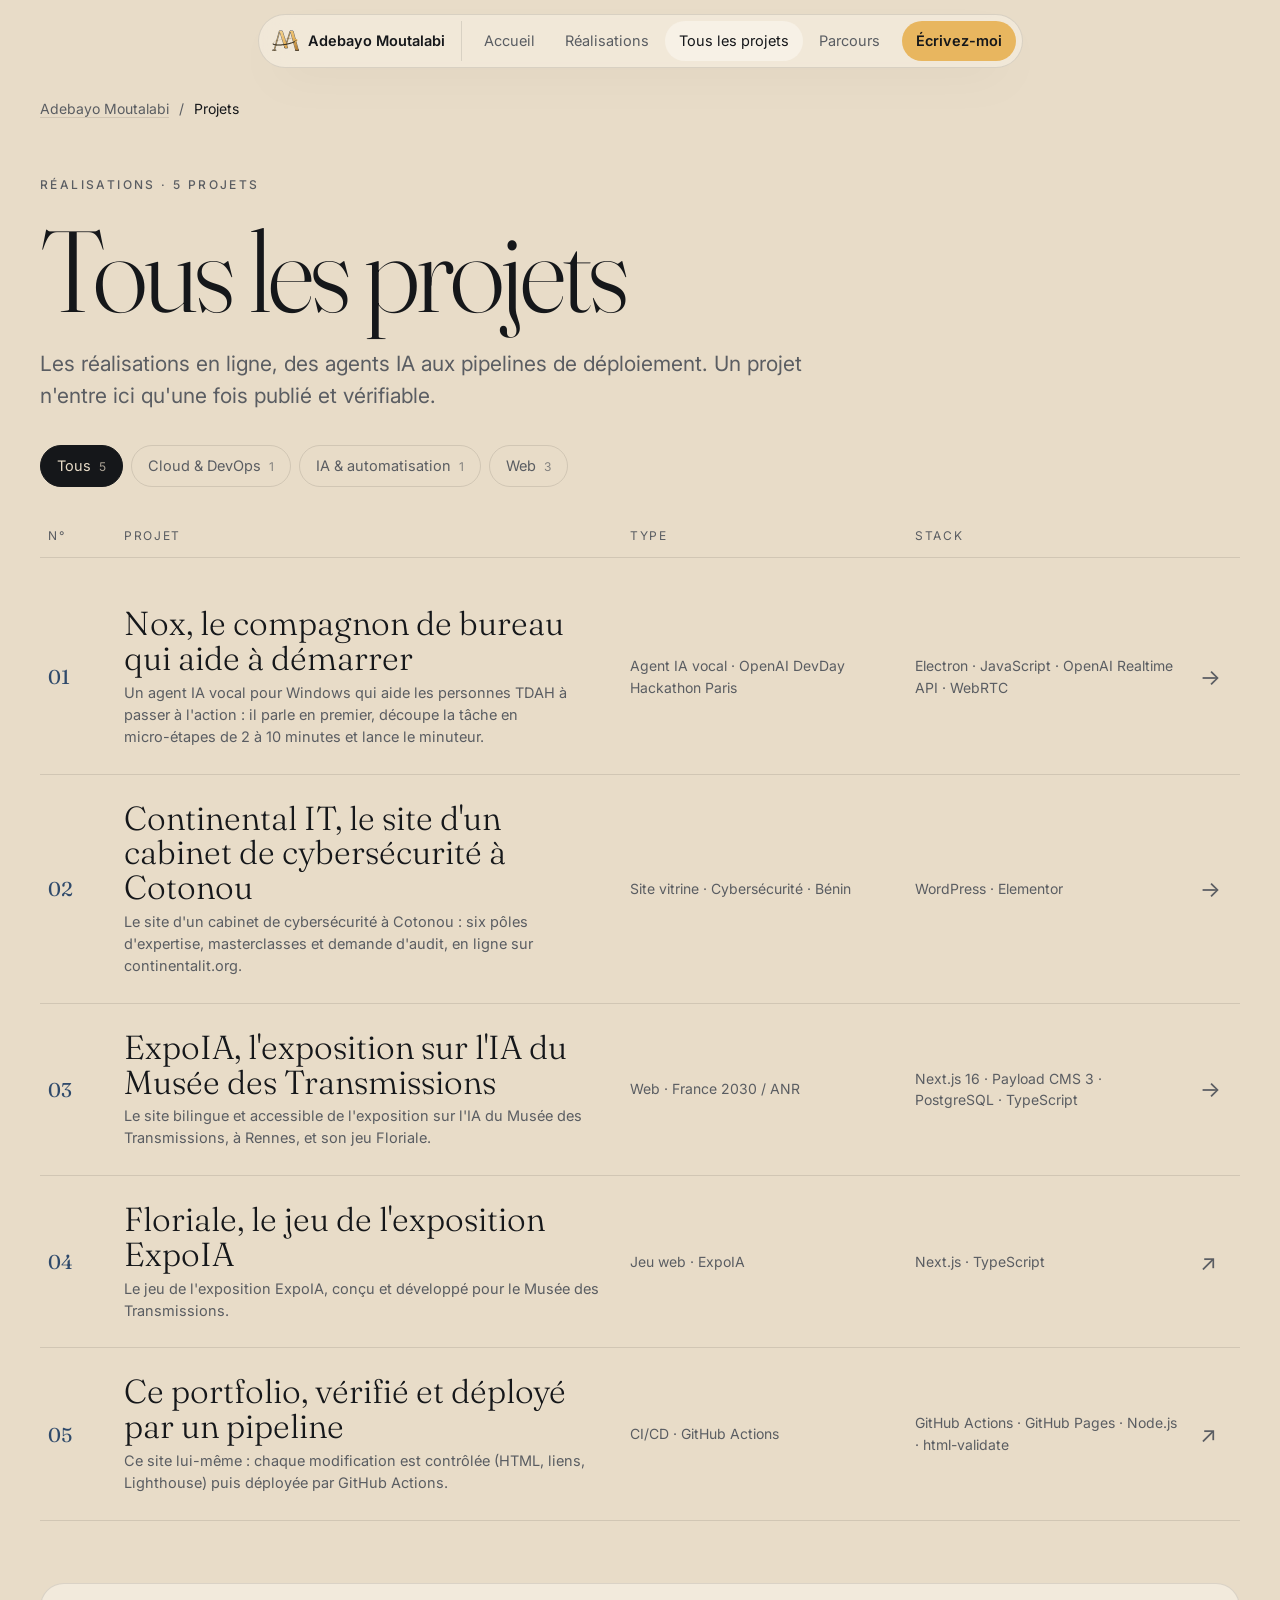
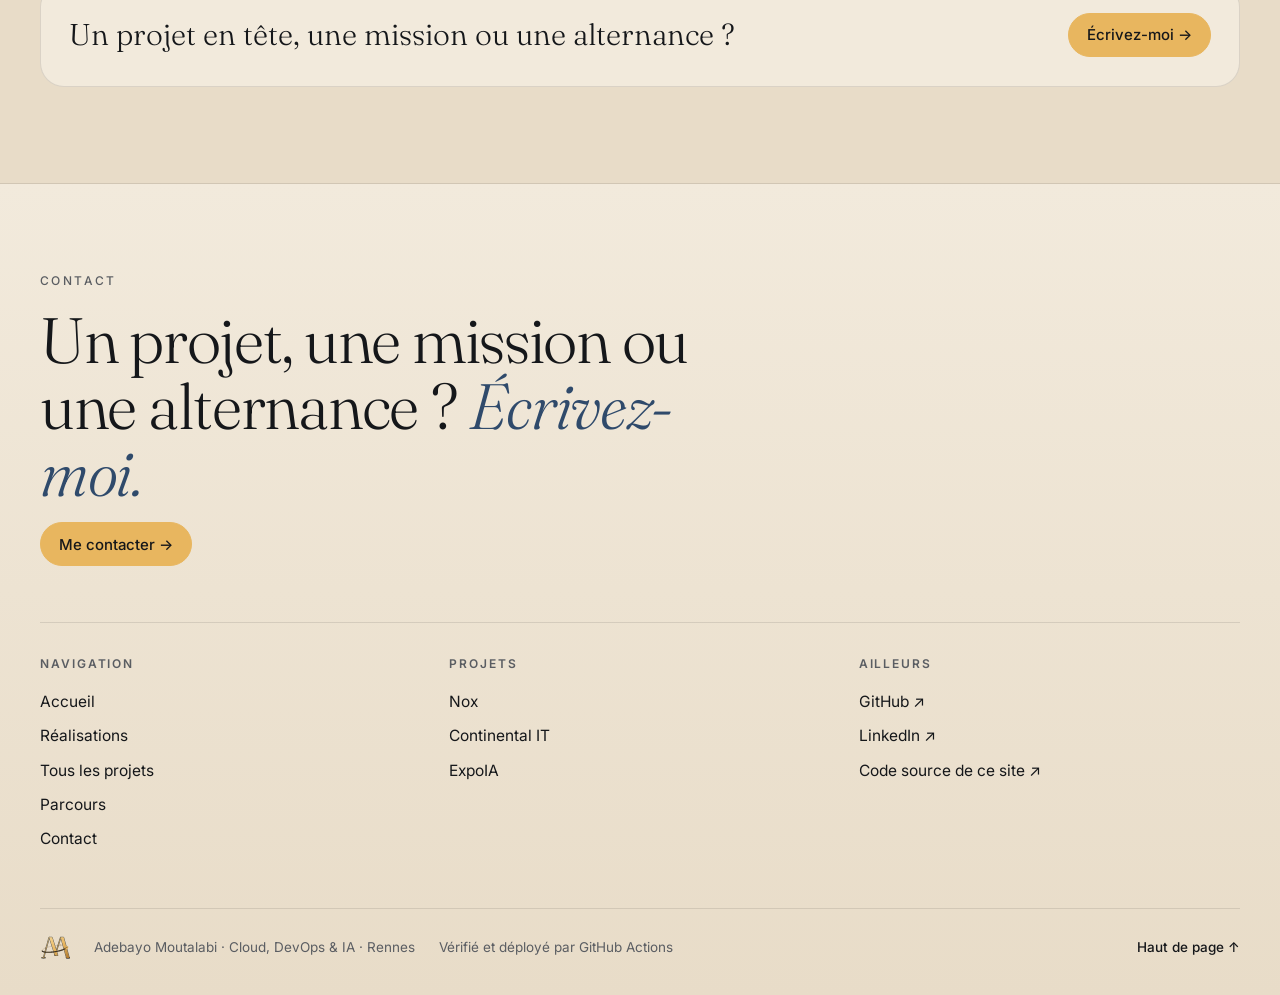
==== commit 5d7ba753: "v3.5 : carte de l'infrastructure pour la stack, nouvel en-tête et pied des pages de projet Co-Author" ====
--- a/projets/index.html
+++ b/projets/index.html
@@ -116,8 +116,8 @@
 </head>
 <body class="page-projet">
 <a class="skip" href="#contenu">Aller au contenu</a>
-<header class="pp-top gut">
-  <div class="wrap pp-barre"><a class="pp-logo" href="../" aria-label="Accueil"><span class="logo"><img class="l-sombre" src="../assets/logo/logo-am.svg" alt="Adebayo Moutalabi" width="36" height="36"><img class="l-clair" src="../assets/logo/logo-am-clair.svg" alt="Adebayo Moutalabi" width="36" height="36"></span></a><nav class="pp-menu" aria-label="Navigation principale"><a href="../">Accueil</a><a href="../#projets">Réalisations</a><a href="../projets/" aria-current="page">Tous les projets</a><a href="../#parcours">Parcours</a></nav><a class="pp-btn or pp-ecrire" href="../#contact">Écrivez-moi</a></div>
+<header class="pp-top" id="pp-top">
+  <div class="pp-pilule"><a class="pp-marque" href="../"><span class="logo"><img class="l-sombre" src="../assets/logo/logo-am.svg" alt="" width="28" height="28"><img class="l-clair" src="../assets/logo/logo-am-clair.svg" alt="" width="28" height="28"></span><span>Adebayo Moutalabi</span></a><button type="button" class="pp-burger" id="pp-burger" aria-expanded="false" aria-controls="pp-menu">Menu</button><nav class="pp-menu" id="pp-menu" aria-label="Navigation principale"><a href="../">Accueil</a><a href="../#projets">Réalisations</a><a href="../projets/" aria-current="page">Tous les projets</a><a href="../#parcours">Parcours</a><a class="pp-ecrire" href="../#contact">Écrivez-moi</a></nav><span class="pp-lecture" id="pp-lecture" aria-hidden="true"></span></div>
 </header>
 <main id="contenu" class="gut">
   <nav class="wrap pp-nav" aria-label="Fil d'Ariane">
@@ -144,11 +144,31 @@
 </main>
 <footer class="gut pp-pied">
   <div class="wrap">
-    <a class="pp-logo" href="../"><span class="logo"><img class="l-sombre" src="../assets/logo/logo-am.svg" alt="Adebayo Moutalabi" width="32" height="32"><img class="l-clair" src="../assets/logo/logo-am-clair.svg" alt="Adebayo Moutalabi" width="32" height="32"></span></a>
-    <p>Réalisé par <a href="../">Adebayo Moutalabi</a>, cloud, DevOps &amp; IA, basé à Rennes.</p>
-    <p><a href="../">Portfolio</a> · <a href="https://github.com/adebayo-moutalabi" rel="me">GitHub</a> · <a href="https://www.linkedin.com/in/adebayo-moutalabi/" rel="me">LinkedIn</a> · <a href="../#contact">Contact</a></p>
+    <div class="pf-cta">
+      <span class="caps">Contact</span>
+      <p class="pf-titre">Un projet, une mission ou une alternance ? <em>Écrivez-moi.</em></p>
+      <a class="pp-btn or" href="../#contact">Me contacter →</a>
+    </div>
+    <div class="pf-cols">
+      <nav aria-label="Plan du site"><h2>Navigation</h2><ul>
+        <li><a href="../">Accueil</a></li><li><a href="../#projets">Réalisations</a></li><li><a href="../projets/">Tous les projets</a></li><li><a href="../#parcours">Parcours</a></li><li><a href="../#contact">Contact</a></li>
+      </ul></nav>
+      <nav aria-label="Projets"><h2>Projets</h2><ul>
+        <li><a href="../projets/nox/">Nox</a></li><li><a href="../projets/continental-it/">Continental IT</a></li><li><a href="../projets/expoia/">ExpoIA</a></li>
+      </ul></nav>
+      <div><h2>Ailleurs</h2><ul>
+        <li><a href="https://github.com/adebayo-moutalabi" rel="me">GitHub ↗</a></li><li><a href="https://www.linkedin.com/in/adebayo-moutalabi/" rel="me">LinkedIn ↗</a></li><li><a href="https://github.com/adebayo-moutalabi/adebayo-moutalabi.github.io">Code source de ce site ↗</a></li>
+      </ul></div>
+    </div>
+    <div class="pf-bas">
+      <a class="pp-logo" href="../" aria-label="Accueil"><span class="logo"><img class="l-sombre" src="../assets/logo/logo-am.svg" alt="" width="30" height="30"><img class="l-clair" src="../assets/logo/logo-am-clair.svg" alt="" width="30" height="30"></span></a>
+      <span>Adebayo Moutalabi · Cloud, DevOps &amp; IA · Rennes</span>
+      <span>Vérifié et déployé par GitHub Actions</span>
+      <a class="pf-haut" href="#contenu">Haut de page ↑</a>
+    </div>
   </div>
 </footer>
+<script src="../js/page.js" defer></script>
 <script src="../js/catalogue.js" defer></script>
 </body>
 </html>
--- a/css/page.css
+++ b/css/page.css
@@ -1,11 +1,7 @@
 /* Pages de projet (projets/<id>/index.html, générées par scripts/generer.js).
    Les couleurs et polices viennent de base.css (variables :root). */
 body.page-projet { padding-bottom: 0; }
-.pp-top { position: sticky; top: 0; z-index: 20; padding-top: 12px; padding-bottom: 12px; background: color-mix(in srgb, var(--ground) 86%, transparent); backdrop-filter: blur(14px); -webkit-backdrop-filter: blur(14px); border-bottom: 1px solid var(--hair); }
-.pp-top > .wrap { width: 100%; }
-.pp-marque { display: flex; }
 .pp-logo { display: inline-flex; }
-.pp-pied .pp-logo { margin-bottom: 6px; }
 .pp-nav { display: flex; flex-wrap: wrap; gap: 10px; align-items: center; font-size: 14px; color: var(--ink-muted); }
 .pp-nav a { text-decoration: underline; text-underline-offset: 3px; text-decoration-color: var(--hair); }
 .pp-nav a:hover { color: var(--ink); }
@@ -23,9 +19,6 @@
 .pp h2 { font-size: clamp(26px, 3.2vw, 34px); font-weight: 300; }
 .pp ul { margin: 0; padding-left: 20px; display: grid; gap: 10px; }
 .pp li::marker { color: var(--gold); }
-.pp-pied { padding-top: 28px; padding-bottom: calc(40px + var(--sb)); border-top: 1px solid var(--hair); font-size: 15px; color: var(--ink-muted); }
-.pp-pied .wrap { display: grid; gap: 8px; }
-.pp-pied a { color: var(--ink); text-decoration: underline; text-underline-offset: 3px; text-decoration-color: var(--hair); }
 
 /* ===== Page « Tous les projets » (projets/index.html) ===== */
 .pc { padding: 56px 0 72px; display: grid; gap: 22px; }
@@ -61,15 +54,48 @@
 }
 @media (hover: none) { .pc-apercu { display: none; } }
 
-/* ===== Barre de navigation (pages de projet et « Tous les projets ») ===== */
-.pp-barre { display: flex; align-items: center; gap: 18px; }
-.pp-menu { display: flex; gap: 4px; margin-left: auto; overflow-x: auto; scrollbar-width: none; }
-.pp-menu::-webkit-scrollbar { display: none; }
-.pp-menu a { flex: none; display: inline-flex; align-items: center; min-height: 40px; padding: 0 14px; border-radius: 999px; font-size: 14.5px; color: var(--ink-muted); transition: background .25s, color .25s; }
-.pp-menu a:hover { color: var(--ink); background: var(--surface); }
-.pp-menu a[aria-current] { color: var(--ink); background: var(--surface); box-shadow: inset 0 0 0 1px var(--hair); }
-.pp-ecrire { flex: none; min-height: 40px; }
-main > .pp-nav { padding-top: 22px; }
+/* ===== En-tête : pilule flottante (se cache en descendant, revient en remontant) ===== */
+.pp-top { position: fixed; z-index: 30; top: 14px; left: 0; right: 0; display: flex; justify-content: center; padding: 0 16px; pointer-events: none; transition: transform .45s var(--ease); }
+.pp-top.cache { transform: translateY(-140%); }
+.pp-pilule { pointer-events: auto; position: relative; display: flex; align-items: center; gap: 4px; max-width: 100%; padding: 6px; border-radius: 999px; border: 1px solid var(--hair); background: color-mix(in srgb, var(--surface) 84%, transparent); backdrop-filter: blur(16px); -webkit-backdrop-filter: blur(16px); box-shadow: 0 18px 44px -26px rgba(0, 0, 0, .5); }
+.pp-marque { display: flex; align-items: center; gap: 9px; min-height: 40px; padding: 0 16px 0 6px; margin-right: 4px; border-right: 1px solid var(--hair); font-weight: 600; font-size: 14.5px; white-space: nowrap; }
+.pp-marque .logo img { width: 28px; height: 28px; }
+.pp-menu { display: flex; align-items: center; gap: 2px; }
+.pp-menu a { display: inline-flex; align-items: center; min-height: 40px; padding: 0 14px; border-radius: 999px; font-size: 14.5px; color: var(--ink-muted); white-space: nowrap; transition: background .25s, color .25s; }
+.pp-menu a:hover { color: var(--ink); background: var(--surface-2); }
+.pp-menu a[aria-current] { color: var(--ink); background: var(--surface-2); }
+.pp-menu .pp-ecrire { margin-left: 6px; background: var(--gold); color: var(--on-gold); font-weight: 600; }
+.pp-menu .pp-ecrire:hover { background: var(--gold); color: var(--on-gold); filter: brightness(1.05); }
+.pp-burger { display: none; min-height: 40px; padding: 0 18px; margin-left: auto; border-radius: 999px; border: 0; background: var(--ink); color: var(--ground); font: inherit; font-size: 14px; font-weight: 600; cursor: pointer; }
+.pp-lecture { position: absolute; left: 22px; right: 22px; bottom: -1px; height: 2px; border-radius: 2px; background: var(--gold); transform: scaleX(0); transform-origin: left; }
+main#contenu { padding-top: 92px; }
+main > .pp-nav { padding-top: 6px; }
+@media (max-width: 860px) {
+  .pp-pilule { width: 100%; }
+  .pp-burger { display: inline-flex; align-items: center; }
+  .pp-menu { position: absolute; top: calc(100% + 10px); left: 0; right: 0; display: none; flex-direction: column; align-items: stretch; gap: 2px; padding: 8px; border-radius: 22px; border: 1px solid var(--hair); background: var(--surface); box-shadow: 0 24px 50px -24px rgba(0, 0, 0, .5); }
+  .pp-top.ouvert .pp-menu { display: flex; }
+  .pp-menu a { min-height: 48px; padding: 0 16px; font-size: 16px; }
+  .pp-menu .pp-ecrire { margin: 6px 0 0; justify-content: center; }
+  .pp-marque { border-right: 0; }
+}
+
+/* ===== Pied de page ===== */
+.pp-pied { margin-top: 24px; padding-top: clamp(48px, 7vw, 88px); padding-bottom: calc(32px + var(--sb)); border-top: 1px solid var(--hair); background: linear-gradient(180deg, var(--surface), var(--ground)); }
+.pp-pied .wrap { display: grid; gap: clamp(36px, 5vw, 56px); }
+.pf-cta { display: grid; gap: 16px; justify-items: start; }
+.pf-titre { font-family: var(--display); font-weight: 300; font-size: clamp(34px, 5vw, 64px); line-height: 1.04; letter-spacing: -.02em; max-width: 18ch; }
+.pf-titre em { color: var(--accent-ink); }
+.pf-cols { display: grid; grid-template-columns: repeat(3, minmax(0, 1fr)); gap: 28px; padding-top: 32px; border-top: 1px solid var(--hair); }
+.pf-cols h2 { font-family: var(--body, inherit); font-size: 12px; font-weight: 600; letter-spacing: .16em; text-transform: uppercase; color: var(--ink-muted); margin-bottom: 14px; }
+.pf-cols ul { list-style: none; margin: 0; padding: 0; display: grid; gap: 8px; }
+.pf-cols a { font-size: 15.5px; color: var(--ink); text-decoration: underline; text-underline-offset: 4px; text-decoration-color: transparent; transition: text-decoration-color .25s; }
+.pf-cols a:hover { text-decoration-color: var(--gold); }
+.pf-bas { display: flex; flex-wrap: wrap; align-items: center; gap: 10px 24px; padding-top: 24px; border-top: 1px solid var(--hair); font-size: 13.5px; color: var(--ink-muted); }
+.pf-bas .pp-logo { display: inline-flex; }
+.pf-haut { margin-left: auto; color: var(--ink); font-weight: 500; }
+@media (max-width: 700px) { .pf-cols { grid-template-columns: 1fr 1fr; } .pf-cols > div { grid-column: 1 / -1; } .pf-haut { margin-left: 0; } }
+
 .pp-suite { display: grid; grid-template-columns: 1fr auto 1fr; gap: 12px; align-items: stretch; padding-bottom: 64px; }
 .pp-suite a { display: grid; gap: 4px; align-content: center; padding: 20px 24px; border-radius: 22px; border: 1px solid var(--hair); background: var(--surface); transition: border-color .3s, transform .3s; }
 .pp-suite a:hover { border-color: var(--gold); transform: translateY(-2px); }
@@ -78,9 +104,6 @@
 .pp-ap { text-align: right; }
 .pp-tous { place-items: center; font-weight: 500; font-size: 15px; }
 @media (max-width: 760px) {
-  .pp-barre { flex-wrap: wrap; gap: 8px 12px; }
-  .pp-menu { order: 3; width: 100%; margin-left: -10px; }
-  .pp-ecrire { margin-left: auto; }
   .pp-suite { grid-template-columns: 1fr 1fr; }
   .pp-tous { grid-column: 1 / -1; grid-row: 2; min-height: 52px; }
 }
